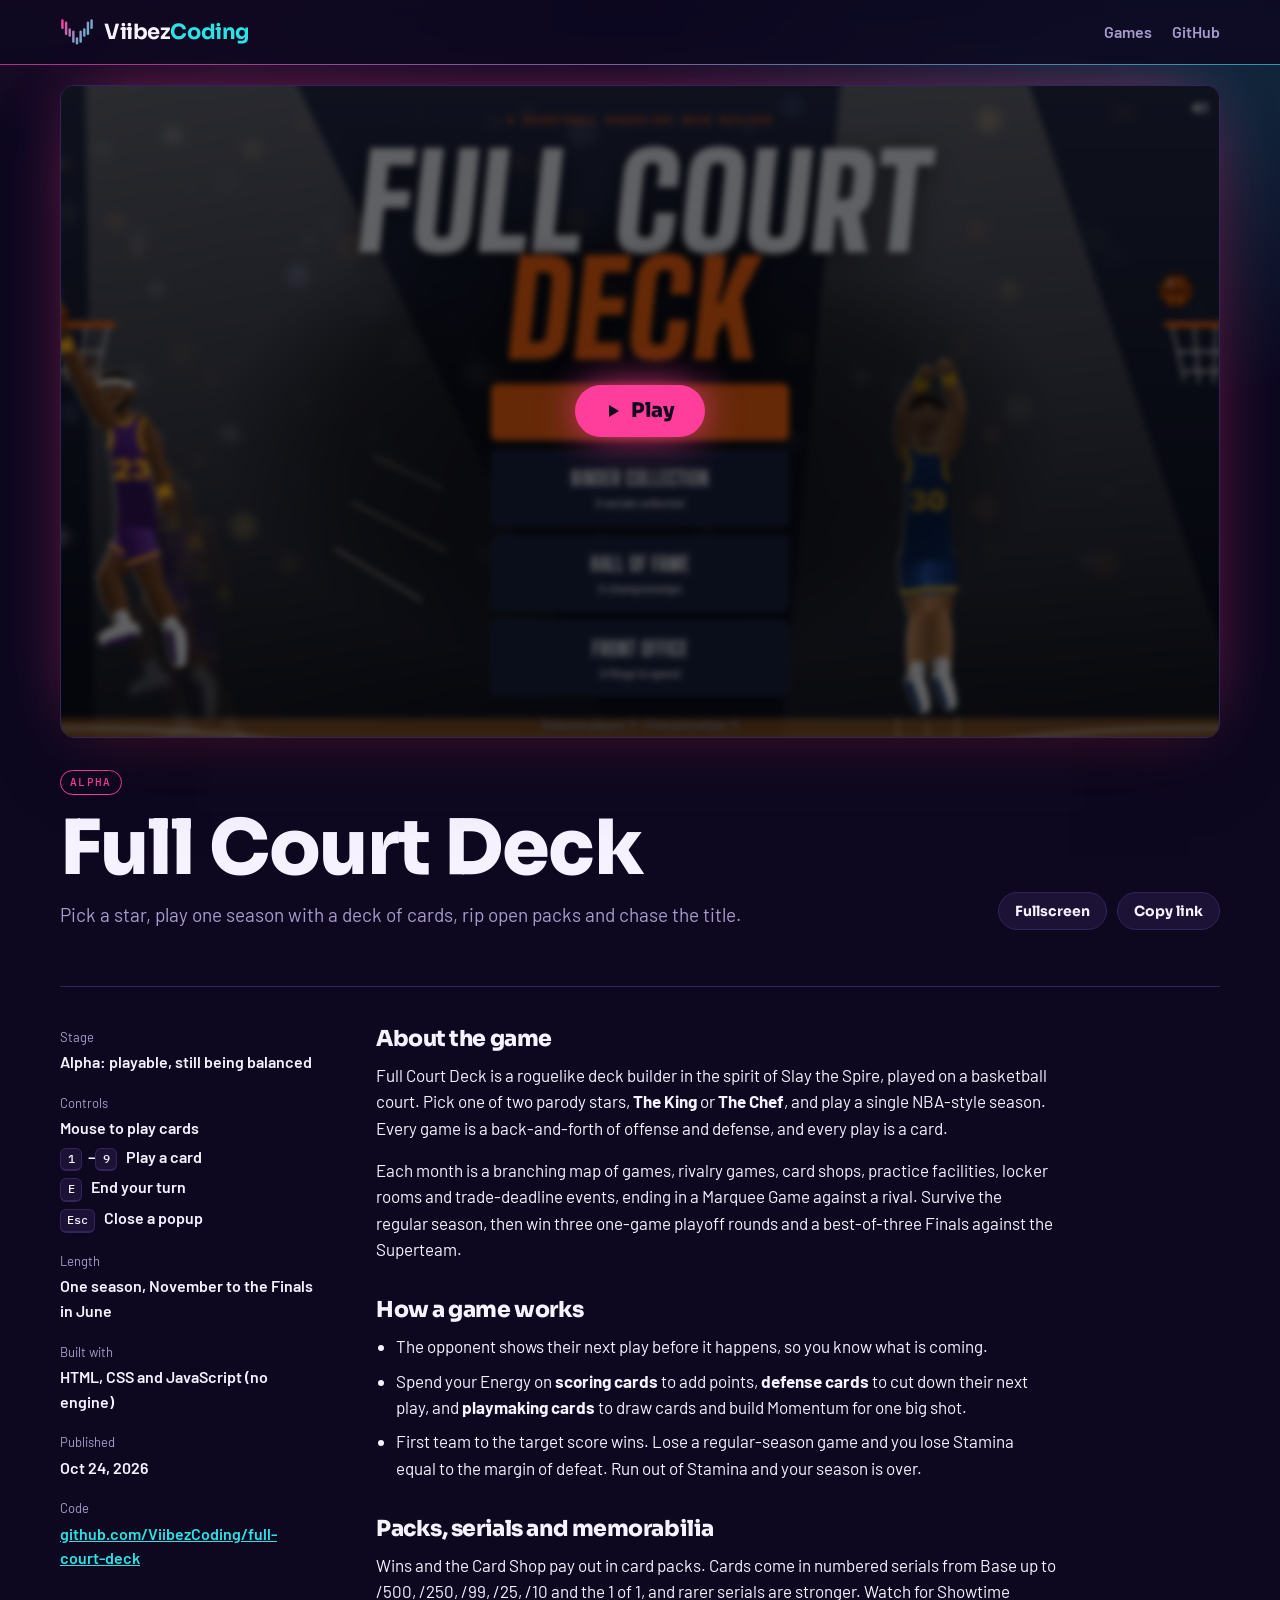
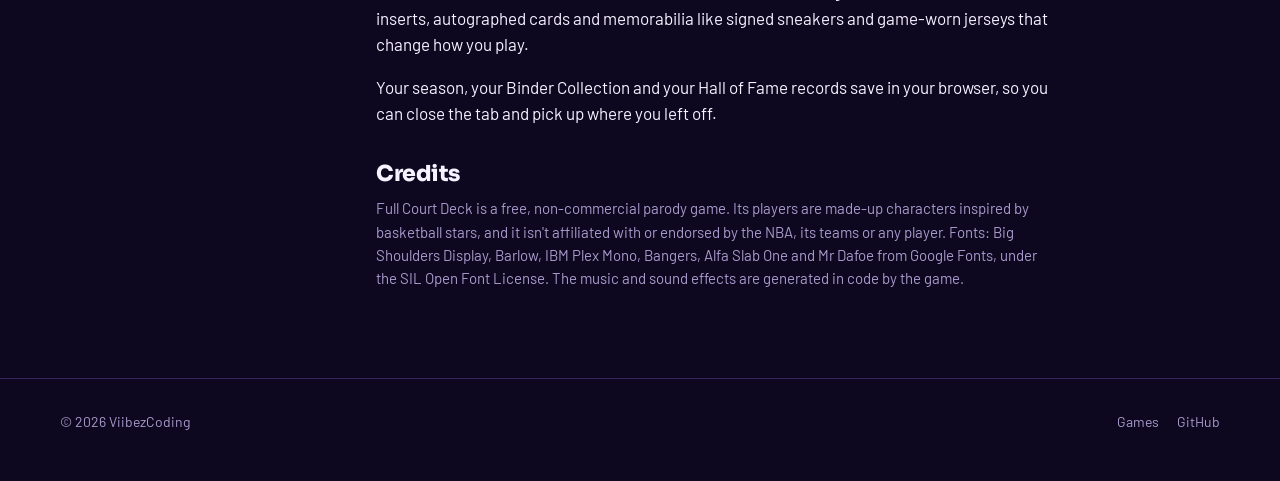
==== games/full-court-deck/index.html @ 211d88bf "Add Full Court Deck game page; share site styles Co-Authored-By: Claude Opus 5.5 <noreply@anthropic." ====
<!doctype html>
<html lang="en">
<head>
<meta charset="utf-8">
<meta name="viewport" content="width=device-width, initial-scale=1">
<title>Full Court Deck · ViibezCoding</title>
<meta name="description" content="A basketball roguelike deck builder. Pick a star, play one season with a deck of cards, open packs and win the Finals. Free in your browser.">
<meta property="og:type" content="website">
<meta property="og:title" content="Full Court Deck">
<meta property="og:description" content="A basketball roguelike deck builder. Pick a star, play one season with a deck of cards, open packs and win the Finals. Free in your browser.">
<meta property="og:image" content="https://viibezcoding.github.io/assets/full-court-deck.png">
<meta property="og:url" content="https://viibezcoding.github.io/games/full-court-deck/">
<meta name="twitter:card" content="summary_large_image">
<meta name="theme-color" content="#0D0820">
<link rel="icon" href="../../assets/favicon.svg" type="image/svg+xml">
<link rel="preconnect" href="https://fonts.googleapis.com">
<link rel="preconnect" href="https://fonts.gstatic.com" crossorigin>
<link rel="stylesheet" href="https://fonts.googleapis.com/css2?family=Sora:wght@600;700;800&family=Barlow:wght@400;500;600;700&family=IBM+Plex+Mono:wght@500&display=swap">
<link rel="stylesheet" href="../../assets/site.css">
<style>
  .game { padding-block: 20px 88px; }

  /* The player: a poster with a Play button, swapped for the game when clicked */
  .player { position: relative; aspect-ratio: 16 / 9; max-height: 82vh; width: 100%; max-width: 100%; margin-inline: auto; border-radius: var(--radius); overflow: hidden; background: #05030d; border: 1px solid var(--line); box-shadow: 0 30px 80px -30px rgba(0,0,0,.8), 0 0 70px -30px var(--pink); }
  .player img, .player iframe { position: absolute; inset: 0; width: 100%; height: 100%; border: 0; display: block; }
  .player img { object-fit: cover; filter: blur(3px) brightness(.4) saturate(1.1); transform: scale(1.03); transition: filter .25s, transform .4s; }
  .player iframe { background: #0A0E1A; }
  .poster { position: absolute; inset: 0; display: grid; place-items: center; border: 0; padding: 0; background: none; cursor: pointer; color: inherit; font: inherit; }
  .poster:hover img { filter: blur(2px) brightness(.55) saturate(1.15); transform: scale(1.05); }
  .play-big { position: relative; display: inline-flex; align-items: center; gap: 10px; padding: 16px 30px; border-radius: 999px; background: var(--pink); color: #12071f; font: 800 20px/1 var(--display); box-shadow: 0 0 40px -4px var(--pink); transition: transform .15s, background .15s; }
  .play-big svg { width: 16px; height: 16px; }
  .poster:hover .play-big { transform: scale(1.05); background: var(--pink-hi); }
  .player:fullscreen { border-radius: 0; border: 0; max-height: none; aspect-ratio: auto; }

  .title-row { display: flex; flex-wrap: wrap; align-items: end; justify-content: space-between; gap: 20px; margin-top: 32px; }
  .title-row > div { min-width: 0; max-width: 760px; }
  .title-row .meta { display: flex; gap: 8px; margin-bottom: 14px; }
  .title-row h1 { font-size: clamp(40px, 7vw, 76px); }
  .tagline { margin-top: 12px; font-size: 19px; color: var(--muted); }
  .tools { display: flex; flex-wrap: wrap; gap: 10px; }
  .btn-sm { padding: 11px 16px; font-size: 14px; border-radius: 999px; cursor: pointer; color: var(--ink); }

  .details { display: grid; grid-template-columns: 260px minmax(0, 1fr); gap: 56px; margin-top: 56px; padding-top: 40px; border-top: 1px solid var(--line); }
  .facts { margin: 0; display: grid; gap: 18px; align-content: start; }
  .facts dt { font-size: 13px; color: var(--muted); margin-bottom: 3px; }
  .facts dd { margin: 0; font-weight: 600; }
  .facts dd a { color: var(--teal); }
  .keys { display: grid; gap: 4px; font-weight: 500; }
  kbd { display: inline-block; min-width: 22px; padding: 2px 6px; margin-right: 6px; border: 1px solid var(--line); border-bottom-width: 2px; border-radius: 6px; background: var(--panel); font: 500 12px/1.4 var(--mono); text-align: center; color: var(--ink); }

  .prose { max-width: 68ch; font-size: 17px; }
  .prose p + p { margin-top: 16px; }
  .prose h2 { font-size: 22px; margin: 36px 0 12px; }
  .prose h2:first-child { margin-top: 0; }
  .prose ul { margin: 0; padding-left: 20px; display: grid; gap: 8px; }
  .prose strong { color: var(--ink); }
  .prose a { color: var(--teal); }
  .fine { font-size: 15px; color: var(--muted); }

  .toast { position: fixed; left: 50%; bottom: calc(24px + env(safe-area-inset-bottom, 0px)); transform: translate(-50%, 20px); opacity: 0; pointer-events: none; background: var(--panel2); border: 1px solid var(--teal); color: var(--ink); padding: 10px 16px; border-radius: 999px; font-weight: 600; transition: opacity .2s, transform .2s; }
  .toast.show { opacity: 1; transform: translate(-50%, 0); }

  @media (max-width: 860px) {
    .details { grid-template-columns: 1fr; gap: 36px; }
  }
  @media (max-width: 520px) {
    .play-big { padding: 13px 22px; font-size: 17px; }
    .tools { width: 100%; }
    .tools .btn { flex: 1; justify-content: center; }
  }
</style>
</head>
<body>
<a class="skip" href="#main">Skip to content</a>
<header class="site-head">
  <div class="wrap">
    <a class="logo" href="../../" aria-label="ViibezCoding home"><svg class="logo-mark" viewBox="4 8 56 46" width="34" height="28" aria-hidden="true"><defs><linearGradient id="logo-grad" gradientUnits="userSpaceOnUse" x1="6" y1="14" x2="58" y2="54"><stop offset="0" stop-color="#FF3D9A"/><stop offset="1" stop-color="#2DE2E6"/></linearGradient></defs><g fill="url(#logo-grad)"><rect x="6" y="10" width="4" height="16" rx="2"/><rect x="12" y="13.9" width="4" height="22" rx="2"/><rect x="18" y="24.8" width="4" height="14" rx="2"/><rect x="24" y="28.7" width="4" height="20" rx="2"/><rect x="30" y="39.6" width="4" height="12" rx="2"/><rect x="36" y="28.7" width="4" height="20" rx="2"/><rect x="42" y="24.8" width="4" height="14" rx="2"/><rect x="48" y="13.9" width="4" height="22" rx="2"/><rect x="54" y="10" width="4" height="16" rx="2"/></g></svg><b>Viibez<span>Coding</span></b></a>
    <nav class="nav" aria-label="Main">
      <a href="../../#games">Games</a>
      <a href="https://github.com/ViibezCoding">GitHub</a>
    </nav>
  </div>
</header>

<main id="main" class="game">
  <div class="wrap">
    <div class="player" id="stage">
      <button class="poster" id="play" type="button" aria-label="Play Full Court Deck">
        <img src="../../assets/full-court-deck.png" alt="" width="1280" height="720">
        <span class="play-big"><svg viewBox="0 0 16 16" aria-hidden="true"><path fill="currentColor" d="M4 2l10 6-10 6z"/></svg>Play</span>
      </button>
    </div>

    <div class="title-row">
      <div>
        <div class="meta"><span class="chip stage st-alpha">Alpha</span></div>
        <h1>Full Court Deck</h1>
        <p class="tagline">Pick a star, play one season with a deck of cards, rip open packs and chase the title.</p>
      </div>
      <div class="tools">
        <button class="btn btn-sm" id="fullscreen" type="button">Fullscreen</button>
        <button class="btn btn-sm" id="copy" type="button">Copy link</button>
      </div>
    </div>

    <div class="details">
      <dl class="facts">
        <div><dt>Stage</dt><dd>Alpha: playable, still being balanced</dd></div>
        <div><dt>Controls</dt><dd class="keys">
          <span>Mouse to play cards</span>
          <span><kbd>1</kbd>–<kbd>9</kbd> Play a card</span>
          <span><kbd>E</kbd> End your turn</span>
          <span><kbd>Esc</kbd> Close a popup</span>
        </dd></div>
        <div><dt>Length</dt><dd>One season, November to the Finals in June</dd></div>
        <div><dt>Built with</dt><dd>HTML, CSS and JavaScript (no engine)</dd></div>
        <div><dt>Published</dt><dd>Oct 24, 2026</dd></div>
        <div><dt>Code</dt><dd><a href="https://github.com/ViibezCoding/full-court-deck">github.com/ViibezCoding/full-court-deck</a></dd></div>
      </dl>

      <div class="prose">
        <h2>About the game</h2>
        <p>Full Court Deck is a roguelike deck builder in the spirit of Slay the Spire, played on a basketball court. Pick one of two parody stars, <strong>The King</strong> or <strong>The Chef</strong>, and play a single NBA-style season. Every game is a back-and-forth of offense and defense, and every play is a card.</p>
        <p>Each month is a branching map of games, rivalry games, card shops, practice facilities, locker rooms and trade-deadline events, ending in a Marquee Game against a rival. Survive the regular season, then win three one-game playoff rounds and a best-of-three Finals against the Superteam.</p>

        <h2>How a game works</h2>
        <ul>
          <li>The opponent shows their next play before it happens, so you know what is coming.</li>
          <li>Spend your Energy on <strong>scoring cards</strong> to add points, <strong>defense cards</strong> to cut down their next play, and <strong>playmaking cards</strong> to draw cards and build Momentum for one big shot.</li>
          <li>First team to the target score wins. Lose a regular-season game and you lose Stamina equal to the margin of defeat. Run out of Stamina and your season is over.</li>
        </ul>

        <h2>Packs, serials and memorabilia</h2>
        <p>Wins and the Card Shop pay out in card packs. Cards come in numbered serials from Base up to /500, /250, /99, /25, /10 and the 1 of 1, and rarer serials are stronger. Watch for Showtime inserts, autographed cards and memorabilia like signed sneakers and game-worn jerseys that change how you play.</p>
        <p>Your season, your Binder Collection and your Hall of Fame records save in your browser, so you can close the tab and pick up where you left off.</p>

        <h2>Credits</h2>
        <p class="fine">Full Court Deck is a free, non-commercial parody game. Its players are made-up characters inspired by basketball stars, and it isn't affiliated with or endorsed by the NBA, its teams or any player. Fonts: Big Shoulders Display, Barlow, IBM Plex Mono, Bangers, Alfa Slab One and Mr Dafoe from Google Fonts, under the SIL Open Font License. The music and sound effects are generated in code by the game.</p>
      </div>
    </div>
  </div>
</main>

<footer class="site-foot">
  <div class="wrap">
    <p>© <span id="year">2026</span> ViibezCoding</p>
    <nav aria-label="Footer">
      <a href="../../#games">Games</a>
      <a href="https://github.com/ViibezCoding">GitHub</a>
    </nav>
  </div>
</footer>
<div class="toast" id="toast" role="status" aria-live="polite"></div>
<script>
  const GAME_URL = 'https://viibezcoding.github.io/full-court-deck/';
  const stage = document.getElementById('stage');
  const toast = document.getElementById('toast');
  document.getElementById('year').textContent = new Date().getFullYear();

  function say(msg) {
    toast.textContent = msg;
    toast.classList.add('show');
    clearTimeout(say.t);
    say.t = setTimeout(() => toast.classList.remove('show'), 1800);
  }

  // Load the game only when the player asks for it
  function start() {
    if (stage.querySelector('iframe')) return;
    const frame = document.createElement('iframe');
    frame.src = GAME_URL;
    frame.title = 'Full Court Deck';
    frame.allow = 'fullscreen; autoplay';
    frame.addEventListener('load', () => frame.focus());
    stage.replaceChildren(frame);
  }
  document.getElementById('play').addEventListener('click', start);

  document.getElementById('fullscreen').addEventListener('click', () => {
    start();
    if (stage.requestFullscreen) stage.requestFullscreen().catch(() => window.open(GAME_URL, '_blank'));
    else window.open(GAME_URL, '_blank');
  });

  document.getElementById('copy').addEventListener('click', () => {
    const url = 'https://viibezcoding.github.io/games/full-court-deck/';
    if (navigator.clipboard) navigator.clipboard.writeText(url).then(() => say('Link copied'), () => say(url));
    else say(url);
  });
</script>
</body>
</html>
---- assets/site.css ----
/* Miami Vice: purple night sky, hot pink neon, aqua teal */
:root {
  --bg: #0D0820;
  --bg2: #140C2B;
  --panel: #1B1236;
  --panel2: #241848;
  --line: #33245C;
  --ink: #F7F2FF;
  --muted: #A89BCB;
  --pink: #FF3D9A;
  --pink-hi: #FF66B2;
  --teal: #2DE2E6;
  --sunset: #FFB36B;
  --neon: linear-gradient(90deg, var(--pink), var(--teal));
  --display: "Sora", "Segoe UI", system-ui, sans-serif;
  --body: "Barlow", "Segoe UI", system-ui, sans-serif;
  --mono: "IBM Plex Mono", Consolas, ui-monospace, monospace;
  --radius: 14px;
}
* { box-sizing: border-box; }
html { scroll-behavior: smooth; }
@media (prefers-reduced-motion: reduce) { html { scroll-behavior: auto; } * { transition: none !important; } }
body {
  margin: 0;
  background:
    radial-gradient(900px 520px at 12% -8%, rgba(255, 61, 154, .22) 0%, transparent 60%),
    radial-gradient(900px 520px at 92% 4%, rgba(45, 226, 230, .16) 0%, transparent 60%),
    var(--bg);
  color: var(--ink);
  font: 16px/1.55 var(--body);
  -webkit-font-smoothing: antialiased;
}
img { display: block; max-width: 100%; height: auto; }
a { color: inherit; }
h1, h2, h3 { font-family: var(--display); font-weight: 800; line-height: 1.05; margin: 0; letter-spacing: -.02em; text-wrap: balance; }
p { margin: 0; }
.wrap { width: min(1160px, 100% - 32px); margin-inline: auto; }
.muted { color: var(--muted); }
.eyebrow { font: 500 12px/1 var(--mono); letter-spacing: .18em; text-transform: uppercase; color: var(--teal); margin-bottom: 12px; }
.neon-text { background: var(--neon); -webkit-background-clip: text; background-clip: text; color: transparent; }
.skip { position: absolute; left: -9999px; }
.skip:focus { left: 16px; top: 16px; z-index: 10; background: var(--pink); color: #12071f; padding: 8px 12px; border-radius: 8px; }
:focus-visible { outline: 2px solid var(--teal); outline-offset: 3px; }

/* Header */
.site-head { position: sticky; top: 0; z-index: 5; background: rgba(13,8,32,.82); backdrop-filter: blur(10px); border-bottom: 1px solid var(--line); }
.site-head::after { content: ""; position: absolute; left: 0; right: 0; bottom: -1px; height: 1px; background: var(--neon); opacity: .6; }
.site-head .wrap { display: flex; align-items: center; gap: 24px; height: 64px; }
.logo { display: flex; align-items: center; gap: 10px; text-decoration: none; font: 800 21px/1 var(--display); letter-spacing: -.02em; }
.logo-mark { width: 34px; height: 28px; overflow: visible; }
.logo span { color: var(--teal); }
/* Hover: the bars bounce like an equalizer, each a beat behind the last */
.logo-mark rect { transform-box: fill-box; transform-origin: center; }
.logo:hover .logo-mark rect, .logo:focus-visible .logo-mark rect { animation: eq .7s ease-in-out infinite; }
.logo-mark rect:nth-child(2) { animation-delay: -.08s; }
.logo-mark rect:nth-child(3) { animation-delay: -.16s; }
.logo-mark rect:nth-child(4) { animation-delay: -.24s; }
.logo-mark rect:nth-child(5) { animation-delay: -.32s; }
.logo-mark rect:nth-child(6) { animation-delay: -.40s; }
.logo-mark rect:nth-child(7) { animation-delay: -.48s; }
.logo-mark rect:nth-child(8) { animation-delay: -.56s; }
.logo-mark rect:nth-child(9) { animation-delay: -.64s; }
@keyframes eq { 0%, 100% { transform: scaleY(1); } 50% { transform: scaleY(.45); } }
.logo:hover .logo-mark { filter: drop-shadow(0 0 6px rgba(255, 61, 154, .55)); }
@media (prefers-reduced-motion: reduce) { .logo:hover .logo-mark rect, .logo:focus-visible .logo-mark rect { animation: none; } }
.nav { display: flex; gap: 20px; margin-left: auto; }
.nav a { text-decoration: none; color: var(--muted); font-weight: 600; }
.nav a:hover { color: var(--ink); }

/* Buttons */
.btn { display: inline-flex; align-items: center; gap: 8px; padding: 13px 20px; border-radius: 10px; font: 700 16px/1 var(--display); text-decoration: none; border: 1px solid var(--line); background: var(--panel); transition: background .15s, border-color .15s, transform .15s, box-shadow .15s; }
.btn:hover { border-color: var(--teal); transform: translateY(-1px); }
.btn svg { width: 14px; height: 14px; }
.btn-primary { background: var(--pink); border-color: var(--pink); color: #12071f; box-shadow: 0 0 24px -6px var(--pink); }
.btn-primary:hover { background: var(--pink-hi); border-color: var(--pink-hi); box-shadow: 0 0 30px -4px var(--pink); }

.chip { display: inline-block; font: 500 11px/1 var(--mono); letter-spacing: .12em; text-transform: uppercase; padding: 6px 9px; border-radius: 999px; border: 1px solid currentColor; }
.chip.dev { color: var(--sunset); }
.chip.new { color: var(--teal); }

/* Hero */
.hero { padding: 64px 0 40px; }
.hero-intro { max-width: 720px; margin-bottom: 40px; }
.hero-intro h1 { font-size: clamp(42px, 7.5vw, 84px); }
.hero-intro p { font-size: 19px; margin-top: 16px; }

.spotlight { display: grid; grid-template-columns: 1.6fr 1fr; background: var(--panel); border: 1px solid var(--line); border-radius: var(--radius); overflow: hidden; box-shadow: 0 30px 80px -30px rgba(0,0,0,.8), 0 0 60px -30px var(--pink); }
.spotlight-art { position: relative; display: block; aspect-ratio: 16 / 9; overflow: hidden; }
.spotlight-art img { width: 100%; height: 100%; object-fit: cover; transition: transform .4s; }
.spotlight-art:hover img { transform: scale(1.03); }
.spotlight-body { padding: 32px; display: flex; flex-direction: column; gap: 14px; justify-content: center; }
.spotlight-body .meta { display: flex; gap: 8px; }
.spotlight-body h2 { font-size: clamp(32px, 4vw, 44px); }
.spotlight-body .genre { font: 500 13px/1.4 var(--mono); color: var(--pink-hi); }
.spotlight-body .actions { display: flex; flex-wrap: wrap; gap: 10px; margin-top: 8px; }

/* Bands */
.band { padding: 72px 0; border-top: 1px solid var(--line); }
.band-head { display: flex; flex-wrap: wrap; align-items: end; justify-content: space-between; gap: 24px; margin-bottom: 32px; }
.band-head h2 { font-size: clamp(30px, 4.2vw, 44px); }
.proof { list-style: none; display: flex; flex-wrap: wrap; gap: 10px; padding: 0; margin: 0; }
.proof li { background: var(--bg2); border: 1px solid var(--line); border-radius: 10px; padding: 10px 14px; color: var(--muted); font-size: 14px; }
.proof b { color: var(--ink); font: 800 20px/1 var(--display); margin-right: 4px; }
/* Development stages, in order. Each stage has one color, used by its counter and its chips. */
.st-development { --stage: var(--muted); }
.st-alpha { --stage: var(--pink); }
.st-beta { --stage: var(--sunset); }
.st-released { --stage: var(--teal); }
.stages li { display: flex; align-items: center; gap: 6px; }
.stages i { width: 8px; height: 8px; border-radius: 50%; background: var(--stage); box-shadow: 0 0 8px var(--stage); margin-right: 2px; }
.stages b { color: var(--stage); }
.chip.stage { color: var(--stage); }

/* Game grid */
.grid { display: grid; grid-template-columns: repeat(auto-fill, minmax(300px, 1fr)); gap: 20px; }
.game-card { display: flex; flex-direction: column; text-decoration: none; background: var(--panel); border: 1px solid var(--line); border-radius: var(--radius); overflow: hidden; transition: border-color .15s, transform .15s; }
.game-card:hover { border-color: var(--pink); transform: translateY(-3px); box-shadow: 0 0 40px -16px var(--pink); }
.game-card img { aspect-ratio: 16 / 9; object-fit: cover; width: 100%; }
.game-card .body { padding: 20px; display: flex; flex-direction: column; gap: 10px; flex: 1; }
.game-card .title { display: flex; align-items: center; justify-content: space-between; gap: 10px; }
.game-card h3 { font-size: 24px; }
.game-card .stat { margin-top: auto; padding-top: 6px; font: 500 12px/1.4 var(--mono); color: var(--muted); }
.game-card.soon { border-style: dashed; background: transparent; align-items: center; justify-content: center; text-align: center; min-height: 260px; padding: 24px; }
.game-card.soon:hover { transform: none; border-color: var(--line); box-shadow: none; }
.game-card img.soon-ball { width: 64px; height: 52px; aspect-ratio: auto; margin-bottom: 14px; opacity: .6; }
.game-card.soon h3 { font-size: 22px; color: var(--muted); }
.note { margin-top: 20px; font-size: 14px; }

/* Features */
.features { display: grid; grid-template-columns: repeat(3, 1fr); gap: 20px; }
.feature { background: var(--bg2); border: 1px solid var(--line); border-radius: var(--radius); padding: 24px; }
.feature .icon { font-size: 28px; margin-bottom: 10px; }
.feature h3 { font-size: 21px; margin-bottom: 8px; }
.feature:nth-child(1) { border-top: 2px solid var(--pink); }
.feature:nth-child(2) { border-top: 2px solid var(--sunset); }
.feature:nth-child(3) { border-top: 2px solid var(--teal); }

/* Footer */
.site-foot { border-top: 1px solid var(--line); padding: 32px 0 48px; font-size: 14px; color: var(--muted); }
.site-foot .wrap { display: flex; flex-wrap: wrap; align-items: center; justify-content: space-between; gap: 16px; }
.site-foot nav { display: flex; gap: 18px; }
.site-foot a { text-decoration: none; }
.site-foot a:hover { color: var(--ink); }

@media (max-width: 860px) {
  .spotlight { grid-template-columns: 1fr; }
  .spotlight-body { padding: 24px; }
  .features { grid-template-columns: 1fr; }
}
@media (max-width: 520px) {
  .hero { padding-top: 40px; }
  .nav { gap: 14px; }
  .logo { font-size: 18px; }
  .grid { grid-template-columns: 1fr; }
  .spotlight-body .actions .btn { flex: 1; justify-content: center; }
}
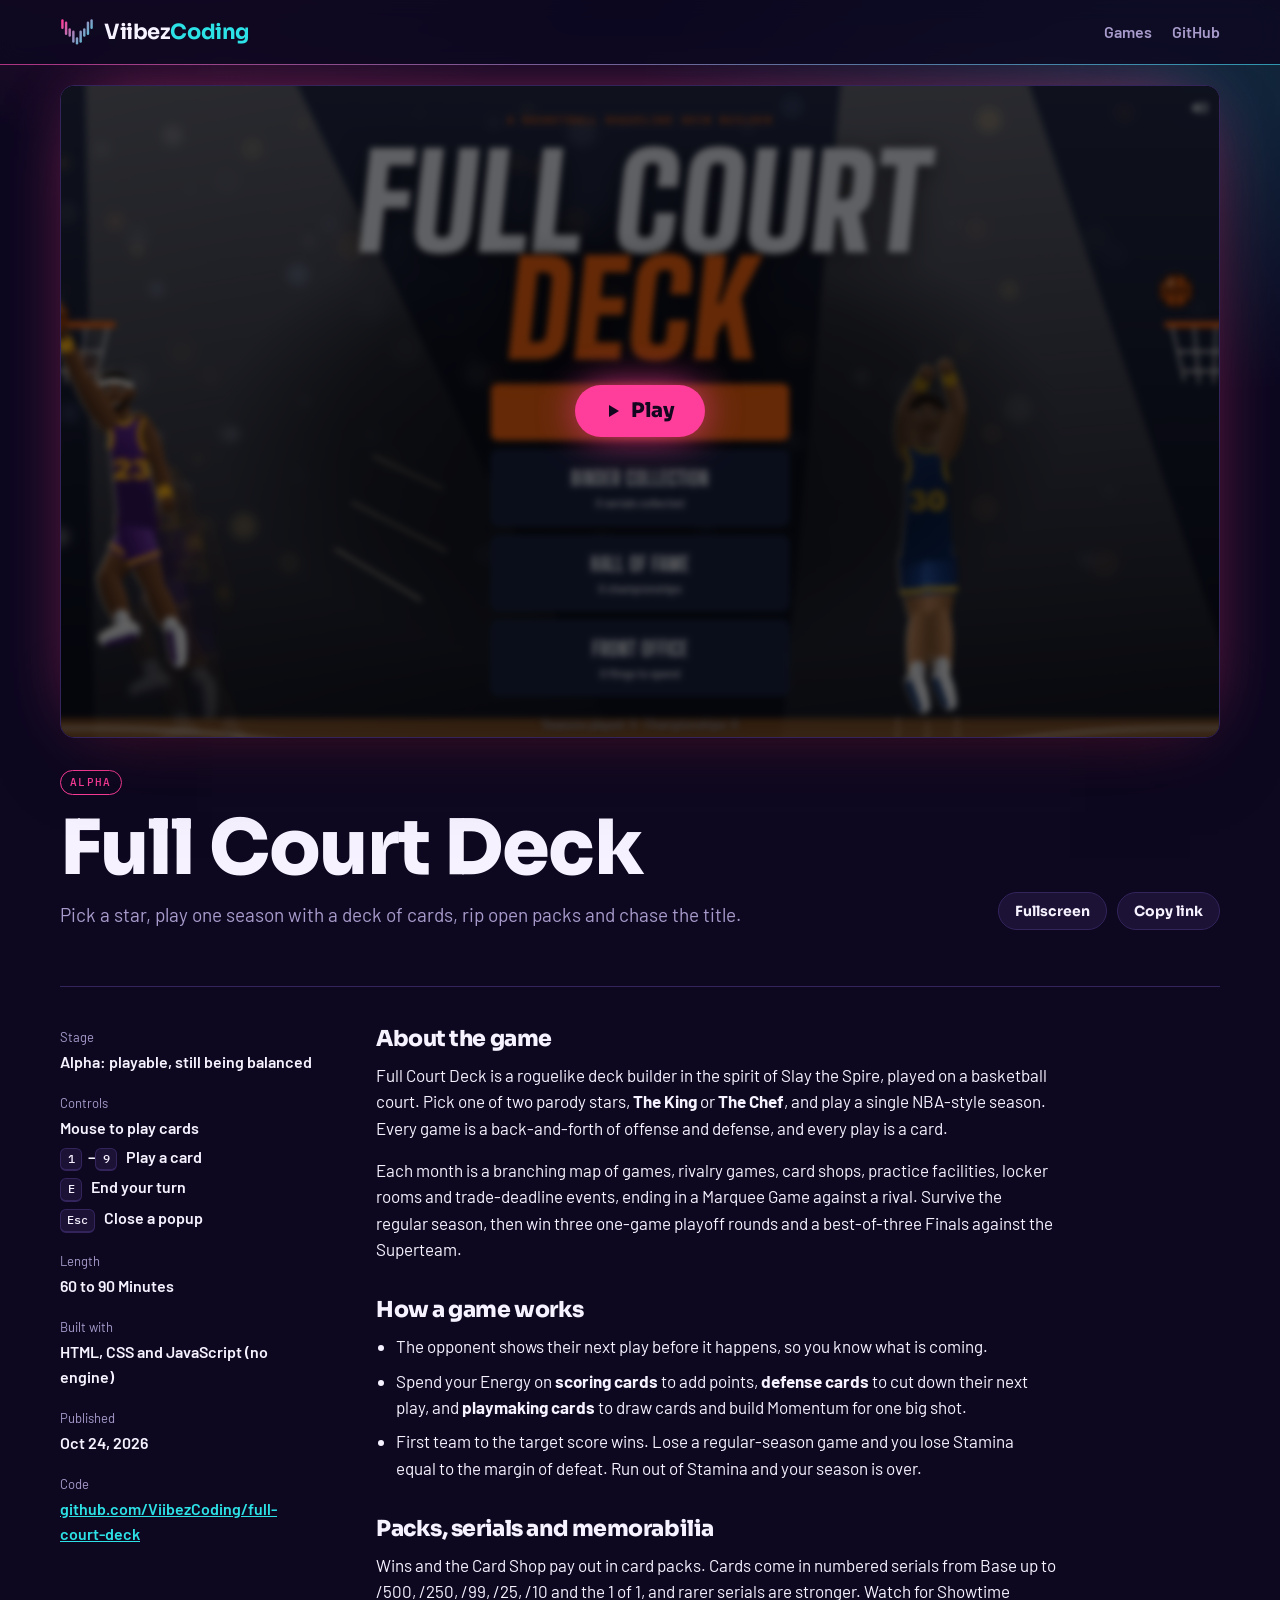
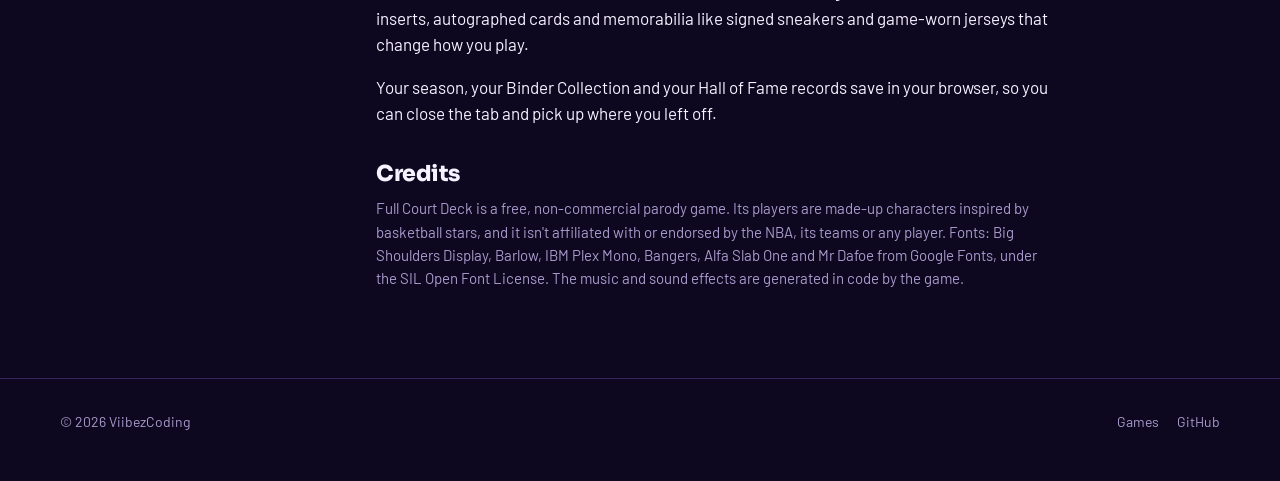
==== commit a387ef6d: "Game page: length is 60 to 90 minutes Co-Authored-By: Claude Opus 5.5 <noreply@anthropic.com>" ====
--- a/games/full-court-deck/index.html
+++ b/games/full-court-deck/index.html
@@ -112,7 +112,7 @@
           <span><kbd>E</kbd> End your turn</span>
           <span><kbd>Esc</kbd> Close a popup</span>
         </dd></div>
-        <div><dt>Length</dt><dd>One season, November to the Finals in June</dd></div>
+        <div><dt>Length</dt><dd>60 to 90 Minutes</dd></div>
         <div><dt>Built with</dt><dd>HTML, CSS and JavaScript (no engine)</dd></div>
         <div><dt>Published</dt><dd>Oct 24, 2026</dd></div>
         <div><dt>Code</dt><dd><a href="https://github.com/ViibezCoding/full-court-deck">github.com/ViibezCoding/full-court-deck</a></dd></div>
